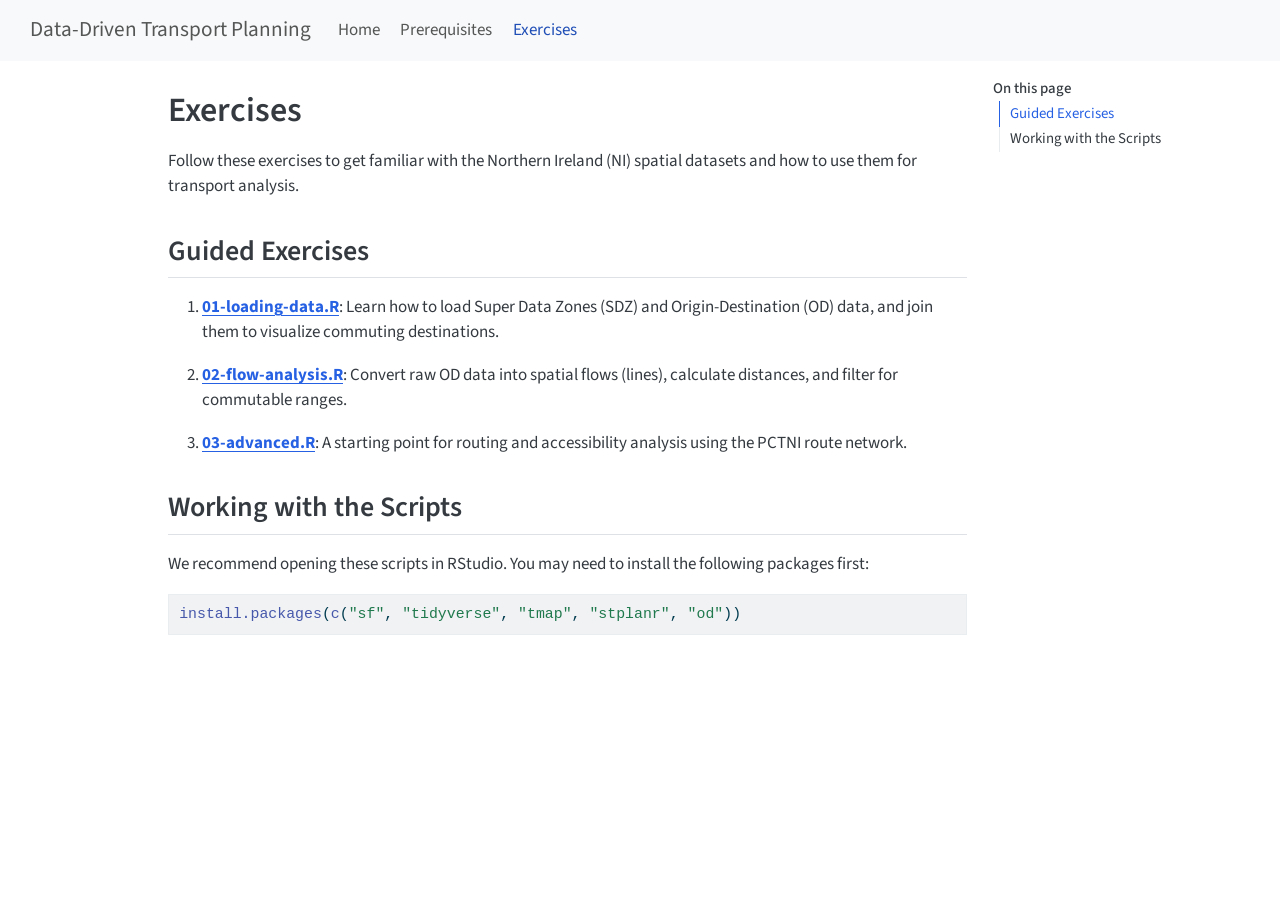
==== exercises/index.html @ 6f859ac8 "Built site for gh-pages" ====
<!DOCTYPE html>
<html xmlns="http://www.w3.org/1999/xhtml" lang="en" xml:lang="en"><head>

<meta charset="utf-8">
<meta name="generator" content="quarto-1.8.27">

<meta name="viewport" content="width=device-width, initial-scale=1.0, user-scalable=yes">


<title>Exercises – Data-Driven Transport Planning</title>
<style>
code{white-space: pre-wrap;}
span.smallcaps{font-variant: small-caps;}
div.columns{display: flex; gap: min(4vw, 1.5em);}
div.column{flex: auto; overflow-x: auto;}
div.hanging-indent{margin-left: 1.5em; text-indent: -1.5em;}
ul.task-list{list-style: none;}
ul.task-list li input[type="checkbox"] {
  width: 0.8em;
  margin: 0 0.8em 0.2em -1em; /* quarto-specific, see https://github.com/quarto-dev/quarto-cli/issues/4556 */ 
  vertical-align: middle;
}
/* CSS for syntax highlighting */
html { -webkit-text-size-adjust: 100%; }
pre > code.sourceCode { white-space: pre; position: relative; }
pre > code.sourceCode > span { display: inline-block; line-height: 1.25; }
pre > code.sourceCode > span:empty { height: 1.2em; }
.sourceCode { overflow: visible; }
code.sourceCode > span { color: inherit; text-decoration: inherit; }
div.sourceCode { margin: 1em 0; }
pre.sourceCode { margin: 0; }
@media screen {
div.sourceCode { overflow: auto; }
}
@media print {
pre > code.sourceCode { white-space: pre-wrap; }
pre > code.sourceCode > span { text-indent: -5em; padding-left: 5em; }
}
pre.numberSource code
  { counter-reset: source-line 0; }
pre.numberSource code > span
  { position: relative; left: -4em; counter-increment: source-line; }
pre.numberSource code > span > a:first-child::before
  { content: counter(source-line);
    position: relative; left: -1em; text-align: right; vertical-align: baseline;
    border: none; display: inline-block;
    -webkit-touch-callout: none; -webkit-user-select: none;
    -khtml-user-select: none; -moz-user-select: none;
    -ms-user-select: none; user-select: none;
    padding: 0 4px; width: 4em;
  }
pre.numberSource { margin-left: 3em;  padding-left: 4px; }
div.sourceCode
  {   }
@media screen {
pre > code.sourceCode > span > a:first-child::before { text-decoration: underline; }
}
</style>


<script src="../site_libs/quarto-nav/quarto-nav.js"></script>
<script src="../site_libs/quarto-nav/headroom.min.js"></script>
<script src="../site_libs/clipboard/clipboard.min.js"></script>
<script src="../site_libs/quarto-search/autocomplete.umd.js"></script>
<script src="../site_libs/quarto-search/fuse.min.js"></script>
<script src="../site_libs/quarto-search/quarto-search.js"></script>
<meta name="quarto:offset" content="../">
<script src="../site_libs/quarto-html/quarto.js" type="module"></script>
<script src="../site_libs/quarto-html/tabsets/tabsets.js" type="module"></script>
<script src="../site_libs/quarto-html/axe/axe-check.js" type="module"></script>
<script src="../site_libs/quarto-html/popper.min.js"></script>
<script src="../site_libs/quarto-html/tippy.umd.min.js"></script>
<script src="../site_libs/quarto-html/anchor.min.js"></script>
<link href="../site_libs/quarto-html/tippy.css" rel="stylesheet">
<link href="../site_libs/quarto-html/quarto-syntax-highlighting-ed96de9b727972fe78a7b5d16c58bf87.css" rel="stylesheet" id="quarto-text-highlighting-styles">
<script src="../site_libs/bootstrap/bootstrap.min.js"></script>
<link href="../site_libs/bootstrap/bootstrap-icons.css" rel="stylesheet">
<link href="../site_libs/bootstrap/bootstrap-afa37c5c79185640b9c231024f4fe5ea.min.css" rel="stylesheet" append-hash="true" id="quarto-bootstrap" data-mode="light">
<script id="quarto-search-options" type="application/json">{
  "location": "navbar",
  "copy-button": false,
  "collapse-after": 3,
  "panel-placement": "end",
  "type": "overlay",
  "limit": 50,
  "keyboard-shortcut": [
    "f",
    "/",
    "s"
  ],
  "show-item-context": false,
  "language": {
    "search-no-results-text": "No results",
    "search-matching-documents-text": "matching documents",
    "search-copy-link-title": "Copy link to search",
    "search-hide-matches-text": "Hide additional matches",
    "search-more-match-text": "more match in this document",
    "search-more-matches-text": "more matches in this document",
    "search-clear-button-title": "Clear",
    "search-text-placeholder": "",
    "search-detached-cancel-button-title": "Cancel",
    "search-submit-button-title": "Submit",
    "search-label": "Search"
  }
}</script>


<link rel="stylesheet" href="styles.css">
</head>

<body class="nav-fixed quarto-light">

<div id="quarto-search-results"></div>
  <header id="quarto-header" class="headroom fixed-top">
    <nav class="navbar navbar-expand-lg " data-bs-theme="dark">
      <div class="navbar-container container-fluid">
      <div class="navbar-brand-container mx-auto">
    <a class="navbar-brand" href="../index.html">
    <span class="navbar-title">Data-Driven Transport Planning</span>
    </a>
  </div>
            <div id="quarto-search" class="" title="Search"></div>
          <button class="navbar-toggler" type="button" data-bs-toggle="collapse" data-bs-target="#navbarCollapse" aria-controls="navbarCollapse" role="menu" aria-expanded="false" aria-label="Toggle navigation" onclick="if (window.quartoToggleHeadroom) { window.quartoToggleHeadroom(); }">
  <span class="navbar-toggler-icon"></span>
</button>
          <div class="collapse navbar-collapse" id="navbarCollapse">
            <ul class="navbar-nav navbar-nav-scroll me-auto">
  <li class="nav-item">
    <a class="nav-link" href="../index.html"> 
<span class="menu-text">Home</span></a>
  </li>  
  <li class="nav-item">
    <a class="nav-link" href="../prerequisites.html"> 
<span class="menu-text">Prerequisites</span></a>
  </li>  
  <li class="nav-item">
    <a class="nav-link active" href="../exercises/index.html" aria-current="page"> 
<span class="menu-text">Exercises</span></a>
  </li>  
</ul>
          </div> <!-- /navcollapse -->
            <div class="quarto-navbar-tools">
</div>
      </div> <!-- /container-fluid -->
    </nav>
</header>
<!-- content -->
<div id="quarto-content" class="quarto-container page-columns page-rows-contents page-layout-article page-navbar">
<!-- sidebar -->
<!-- margin-sidebar -->
    <div id="quarto-margin-sidebar" class="sidebar margin-sidebar">
        <nav id="TOC" role="doc-toc" class="toc-active">
    <h2 id="toc-title">On this page</h2>
   
  <ul>
  <li><a href="#guided-exercises" id="toc-guided-exercises" class="nav-link active" data-scroll-target="#guided-exercises">Guided Exercises</a></li>
  <li><a href="#working-with-the-scripts" id="toc-working-with-the-scripts" class="nav-link" data-scroll-target="#working-with-the-scripts">Working with the Scripts</a></li>
  </ul>
</nav>
    </div>
<!-- main -->
<main class="content" id="quarto-document-content">

<header id="title-block-header" class="quarto-title-block default">
<div class="quarto-title">
<h1 class="title">Exercises</h1>
</div>



<div class="quarto-title-meta">

    
  
    
  </div>
  


</header>


<p>Follow these exercises to get familiar with the Northern Ireland (NI) spatial datasets and how to use them for transport analysis.</p>
<section id="guided-exercises" class="level2">
<h2 class="anchored" data-anchor-id="guided-exercises">Guided Exercises</h2>
<ol type="1">
<li><p><a href="https://github.com/Robinlovelace/pctni-hack/blob/main/exercises/01-loading-data.R"><strong>01-loading-data.R</strong></a>: Learn how to load Super Data Zones (SDZ) and Origin-Destination (OD) data, and join them to visualize commuting destinations.</p></li>
<li><p><a href="https://github.com/Robinlovelace/pctni-hack/blob/main/exercises/02-flow-analysis.R"><strong>02-flow-analysis.R</strong></a>: Convert raw OD data into spatial flows (lines), calculate distances, and filter for commutable ranges.</p></li>
<li><p><a href="https://github.com/Robinlovelace/pctni-hack/blob/main/exercises/03-advanced.R"><strong>03-advanced.R</strong></a>: A starting point for routing and accessibility analysis using the PCTNI route network.</p></li>
</ol>
</section>
<section id="working-with-the-scripts" class="level2">
<h2 class="anchored" data-anchor-id="working-with-the-scripts">Working with the Scripts</h2>
<p>We recommend opening these scripts in RStudio. You may need to install the following packages first:</p>
<div class="code-copy-outer-scaffold"><div class="sourceCode" id="cb1"><pre class="sourceCode r code-with-copy"><code class="sourceCode r"><span id="cb1-1"><a href="#cb1-1" aria-hidden="true" tabindex="-1"></a><span class="fu">install.packages</span>(<span class="fu">c</span>(<span class="st">"sf"</span>, <span class="st">"tidyverse"</span>, <span class="st">"tmap"</span>, <span class="st">"stplanr"</span>, <span class="st">"od"</span>))</span></code></pre></div><button title="Copy to Clipboard" class="code-copy-button"><i class="bi"></i></button></div>


</section>

</main> <!-- /main -->
<script id="quarto-html-after-body" type="application/javascript">
  window.document.addEventListener("DOMContentLoaded", function (event) {
    const icon = "";
    const anchorJS = new window.AnchorJS();
    anchorJS.options = {
      placement: 'right',
      icon: icon
    };
    anchorJS.add('.anchored');
    const isCodeAnnotation = (el) => {
      for (const clz of el.classList) {
        if (clz.startsWith('code-annotation-')) {                     
          return true;
        }
      }
      return false;
    }
    const onCopySuccess = function(e) {
      // button target
      const button = e.trigger;
      // don't keep focus
      button.blur();
      // flash "checked"
      button.classList.add('code-copy-button-checked');
      var currentTitle = button.getAttribute("title");
      button.setAttribute("title", "Copied!");
      let tooltip;
      if (window.bootstrap) {
        button.setAttribute("data-bs-toggle", "tooltip");
        button.setAttribute("data-bs-placement", "left");
        button.setAttribute("data-bs-title", "Copied!");
        tooltip = new bootstrap.Tooltip(button, 
          { trigger: "manual", 
            customClass: "code-copy-button-tooltip",
            offset: [0, -8]});
        tooltip.show();    
      }
      setTimeout(function() {
        if (tooltip) {
          tooltip.hide();
          button.removeAttribute("data-bs-title");
          button.removeAttribute("data-bs-toggle");
          button.removeAttribute("data-bs-placement");
        }
        button.setAttribute("title", currentTitle);
        button.classList.remove('code-copy-button-checked');
      }, 1000);
      // clear code selection
      e.clearSelection();
    }
    const getTextToCopy = function(trigger) {
      const outerScaffold = trigger.parentElement.cloneNode(true);
      const codeEl = outerScaffold.querySelector('code');
      for (const childEl of codeEl.children) {
        if (isCodeAnnotation(childEl)) {
          childEl.remove();
        }
      }
      return codeEl.innerText;
    }
    const clipboard = new window.ClipboardJS('.code-copy-button:not([data-in-quarto-modal])', {
      text: getTextToCopy
    });
    clipboard.on('success', onCopySuccess);
    if (window.document.getElementById('quarto-embedded-source-code-modal')) {
      const clipboardModal = new window.ClipboardJS('.code-copy-button[data-in-quarto-modal]', {
        text: getTextToCopy,
        container: window.document.getElementById('quarto-embedded-source-code-modal')
      });
      clipboardModal.on('success', onCopySuccess);
    }
      var localhostRegex = new RegExp(/^(?:http|https):\/\/localhost\:?[0-9]*\//);
      var mailtoRegex = new RegExp(/^mailto:/);
        var filterRegex = new RegExp("https:\/\/pctni\.github\.io\/hack\/");
      var isInternal = (href) => {
          return filterRegex.test(href) || localhostRegex.test(href) || mailtoRegex.test(href);
      }
      // Inspect non-navigation links and adorn them if external
     var links = window.document.querySelectorAll('a[href]:not(.nav-link):not(.navbar-brand):not(.toc-action):not(.sidebar-link):not(.sidebar-item-toggle):not(.pagination-link):not(.no-external):not([aria-hidden]):not(.dropdown-item):not(.quarto-navigation-tool):not(.about-link)');
      for (var i=0; i<links.length; i++) {
        const link = links[i];
        if (!isInternal(link.href)) {
          // undo the damage that might have been done by quarto-nav.js in the case of
          // links that we want to consider external
          if (link.dataset.originalHref !== undefined) {
            link.href = link.dataset.originalHref;
          }
        }
      }
    function tippyHover(el, contentFn, onTriggerFn, onUntriggerFn) {
      const config = {
        allowHTML: true,
        maxWidth: 500,
        delay: 100,
        arrow: false,
        appendTo: function(el) {
            return el.parentElement;
        },
        interactive: true,
        interactiveBorder: 10,
        theme: 'quarto',
        placement: 'bottom-start',
      };
      if (contentFn) {
        config.content = contentFn;
      }
      if (onTriggerFn) {
        config.onTrigger = onTriggerFn;
      }
      if (onUntriggerFn) {
        config.onUntrigger = onUntriggerFn;
      }
      window.tippy(el, config); 
    }
    const noterefs = window.document.querySelectorAll('a[role="doc-noteref"]');
    for (var i=0; i<noterefs.length; i++) {
      const ref = noterefs[i];
      tippyHover(ref, function() {
        // use id or data attribute instead here
        let href = ref.getAttribute('data-footnote-href') || ref.getAttribute('href');
        try { href = new URL(href).hash; } catch {}
        const id = href.replace(/^#\/?/, "");
        const note = window.document.getElementById(id);
        if (note) {
          return note.innerHTML;
        } else {
          return "";
        }
      });
    }
    const xrefs = window.document.querySelectorAll('a.quarto-xref');
    const processXRef = (id, note) => {
      // Strip column container classes
      const stripColumnClz = (el) => {
        el.classList.remove("page-full", "page-columns");
        if (el.children) {
          for (const child of el.children) {
            stripColumnClz(child);
          }
        }
      }
      stripColumnClz(note)
      if (id === null || id.startsWith('sec-')) {
        // Special case sections, only their first couple elements
        const container = document.createElement("div");
        if (note.children && note.children.length > 2) {
          container.appendChild(note.children[0].cloneNode(true));
          for (let i = 1; i < note.children.length; i++) {
            const child = note.children[i];
            if (child.tagName === "P" && child.innerText === "") {
              continue;
            } else {
              container.appendChild(child.cloneNode(true));
              break;
            }
          }
          if (window.Quarto?.typesetMath) {
            window.Quarto.typesetMath(container);
          }
          return container.innerHTML
        } else {
          if (window.Quarto?.typesetMath) {
            window.Quarto.typesetMath(note);
          }
          return note.innerHTML;
        }
      } else {
        // Remove any anchor links if they are present
        const anchorLink = note.querySelector('a.anchorjs-link');
        if (anchorLink) {
          anchorLink.remove();
        }
        if (window.Quarto?.typesetMath) {
          window.Quarto.typesetMath(note);
        }
        if (note.classList.contains("callout")) {
          return note.outerHTML;
        } else {
          return note.innerHTML;
        }
      }
    }
    for (var i=0; i<xrefs.length; i++) {
      const xref = xrefs[i];
      tippyHover(xref, undefined, function(instance) {
        instance.disable();
        let url = xref.getAttribute('href');
        let hash = undefined; 
        if (url.startsWith('#')) {
          hash = url;
        } else {
          try { hash = new URL(url).hash; } catch {}
        }
        if (hash) {
          const id = hash.replace(/^#\/?/, "");
          const note = window.document.getElementById(id);
          if (note !== null) {
            try {
              const html = processXRef(id, note.cloneNode(true));
              instance.setContent(html);
            } finally {
              instance.enable();
              instance.show();
            }
          } else {
            // See if we can fetch this
            fetch(url.split('#')[0])
            .then(res => res.text())
            .then(html => {
              const parser = new DOMParser();
              const htmlDoc = parser.parseFromString(html, "text/html");
              const note = htmlDoc.getElementById(id);
              if (note !== null) {
                const html = processXRef(id, note);
                instance.setContent(html);
              } 
            }).finally(() => {
              instance.enable();
              instance.show();
            });
          }
        } else {
          // See if we can fetch a full url (with no hash to target)
          // This is a special case and we should probably do some content thinning / targeting
          fetch(url)
          .then(res => res.text())
          .then(html => {
            const parser = new DOMParser();
            const htmlDoc = parser.parseFromString(html, "text/html");
            const note = htmlDoc.querySelector('main.content');
            if (note !== null) {
              // This should only happen for chapter cross references
              // (since there is no id in the URL)
              // remove the first header
              if (note.children.length > 0 && note.children[0].tagName === "HEADER") {
                note.children[0].remove();
              }
              const html = processXRef(null, note);
              instance.setContent(html);
            } 
          }).finally(() => {
            instance.enable();
            instance.show();
          });
        }
      }, function(instance) {
      });
    }
        let selectedAnnoteEl;
        const selectorForAnnotation = ( cell, annotation) => {
          let cellAttr = 'data-code-cell="' + cell + '"';
          let lineAttr = 'data-code-annotation="' +  annotation + '"';
          const selector = 'span[' + cellAttr + '][' + lineAttr + ']';
          return selector;
        }
        const selectCodeLines = (annoteEl) => {
          const doc = window.document;
          const targetCell = annoteEl.getAttribute("data-target-cell");
          const targetAnnotation = annoteEl.getAttribute("data-target-annotation");
          const annoteSpan = window.document.querySelector(selectorForAnnotation(targetCell, targetAnnotation));
          const lines = annoteSpan.getAttribute("data-code-lines").split(",");
          const lineIds = lines.map((line) => {
            return targetCell + "-" + line;
          })
          let top = null;
          let height = null;
          let parent = null;
          if (lineIds.length > 0) {
              //compute the position of the single el (top and bottom and make a div)
              const el = window.document.getElementById(lineIds[0]);
              top = el.offsetTop;
              height = el.offsetHeight;
              parent = el.parentElement.parentElement;
            if (lineIds.length > 1) {
              const lastEl = window.document.getElementById(lineIds[lineIds.length - 1]);
              const bottom = lastEl.offsetTop + lastEl.offsetHeight;
              height = bottom - top;
            }
            if (top !== null && height !== null && parent !== null) {
              // cook up a div (if necessary) and position it 
              let div = window.document.getElementById("code-annotation-line-highlight");
              if (div === null) {
                div = window.document.createElement("div");
                div.setAttribute("id", "code-annotation-line-highlight");
                div.style.position = 'absolute';
                parent.appendChild(div);
              }
              div.style.top = top - 2 + "px";
              div.style.height = height + 4 + "px";
              div.style.left = 0;
              let gutterDiv = window.document.getElementById("code-annotation-line-highlight-gutter");
              if (gutterDiv === null) {
                gutterDiv = window.document.createElement("div");
                gutterDiv.setAttribute("id", "code-annotation-line-highlight-gutter");
                gutterDiv.style.position = 'absolute';
                const codeCell = window.document.getElementById(targetCell);
                const gutter = codeCell.querySelector('.code-annotation-gutter');
                gutter.appendChild(gutterDiv);
              }
              gutterDiv.style.top = top - 2 + "px";
              gutterDiv.style.height = height + 4 + "px";
            }
            selectedAnnoteEl = annoteEl;
          }
        };
        const unselectCodeLines = () => {
          const elementsIds = ["code-annotation-line-highlight", "code-annotation-line-highlight-gutter"];
          elementsIds.forEach((elId) => {
            const div = window.document.getElementById(elId);
            if (div) {
              div.remove();
            }
          });
          selectedAnnoteEl = undefined;
        };
          // Handle positioning of the toggle
      window.addEventListener(
        "resize",
        throttle(() => {
          elRect = undefined;
          if (selectedAnnoteEl) {
            selectCodeLines(selectedAnnoteEl);
          }
        }, 10)
      );
      function throttle(fn, ms) {
      let throttle = false;
      let timer;
        return (...args) => {
          if(!throttle) { // first call gets through
              fn.apply(this, args);
              throttle = true;
          } else { // all the others get throttled
              if(timer) clearTimeout(timer); // cancel #2
              timer = setTimeout(() => {
                fn.apply(this, args);
                timer = throttle = false;
              }, ms);
          }
        };
      }
        // Attach click handler to the DT
        const annoteDls = window.document.querySelectorAll('dt[data-target-cell]');
        for (const annoteDlNode of annoteDls) {
          annoteDlNode.addEventListener('click', (event) => {
            const clickedEl = event.target;
            if (clickedEl !== selectedAnnoteEl) {
              unselectCodeLines();
              const activeEl = window.document.querySelector('dt[data-target-cell].code-annotation-active');
              if (activeEl) {
                activeEl.classList.remove('code-annotation-active');
              }
              selectCodeLines(clickedEl);
              clickedEl.classList.add('code-annotation-active');
            } else {
              // Unselect the line
              unselectCodeLines();
              clickedEl.classList.remove('code-annotation-active');
            }
          });
        }
    const findCites = (el) => {
      const parentEl = el.parentElement;
      if (parentEl) {
        const cites = parentEl.dataset.cites;
        if (cites) {
          return {
            el,
            cites: cites.split(' ')
          };
        } else {
          return findCites(el.parentElement)
        }
      } else {
        return undefined;
      }
    };
    var bibliorefs = window.document.querySelectorAll('a[role="doc-biblioref"]');
    for (var i=0; i<bibliorefs.length; i++) {
      const ref = bibliorefs[i];
      const citeInfo = findCites(ref);
      if (citeInfo) {
        tippyHover(citeInfo.el, function() {
          var popup = window.document.createElement('div');
          citeInfo.cites.forEach(function(cite) {
            var citeDiv = window.document.createElement('div');
            citeDiv.classList.add('hanging-indent');
            citeDiv.classList.add('csl-entry');
            var biblioDiv = window.document.getElementById('ref-' + cite);
            if (biblioDiv) {
              citeDiv.innerHTML = biblioDiv.innerHTML;
            }
            popup.appendChild(citeDiv);
          });
          return popup.innerHTML;
        });
      }
    }
  });
  </script>
</div> <!-- /content -->




</body></html>
---- site_libs/quarto-html/tippy.css ----
.tippy-box[data-animation=fade][data-state=hidden]{opacity:0}[data-tippy-root]{max-width:calc(100vw - 10px)}.tippy-box{position:relative;background-color:#333;color:#fff;border-radius:4px;font-size:14px;line-height:1.4;white-space:normal;outline:0;transition-property:transform,visibility,opacity}.tippy-box[data-placement^=top]>.tippy-arrow{bottom:0}.tippy-box[data-placement^=top]>.tippy-arrow:before{bottom:-7px;left:0;border-width:8px 8px 0;border-top-color:initial;transform-origin:center top}.tippy-box[data-placement^=bottom]>.tippy-arrow{top:0}.tippy-box[data-placement^=bottom]>.tippy-arrow:before{top:-7px;left:0;border-width:0 8px 8px;border-bottom-color:initial;transform-origin:center bottom}.tippy-box[data-placement^=left]>.tippy-arrow{right:0}.tippy-box[data-placement^=left]>.tippy-arrow:before{border-width:8px 0 8px 8px;border-left-color:initial;right:-7px;transform-origin:center left}.tippy-box[data-placement^=right]>.tippy-arrow{left:0}.tippy-box[data-placement^=right]>.tippy-arrow:before{left:-7px;border-width:8px 8px 8px 0;border-right-color:initial;transform-origin:center right}.tippy-box[data-inertia][data-state=visible]{transition-timing-function:cubic-bezier(.54,1.5,.38,1.11)}.tippy-arrow{width:16px;height:16px;color:#333}.tippy-arrow:before{content:"";position:absolute;border-color:transparent;border-style:solid}.tippy-content{position:relative;padding:5px 9px;z-index:1}
---- site_libs/quarto-html/quarto-syntax-highlighting-ed96de9b727972fe78a7b5d16c58bf87.css ----
/* quarto syntax highlight colors */
:root {
  --quarto-hl-ot-color: #003B4F;
  --quarto-hl-at-color: #657422;
  --quarto-hl-ss-color: #20794D;
  --quarto-hl-an-color: #5E5E5E;
  --quarto-hl-fu-color: #4758AB;
  --quarto-hl-st-color: #20794D;
  --quarto-hl-cf-color: #003B4F;
  --quarto-hl-op-color: #5E5E5E;
  --quarto-hl-er-color: #AD0000;
  --quarto-hl-bn-color: #AD0000;
  --quarto-hl-al-color: #AD0000;
  --quarto-hl-va-color: #111111;
  --quarto-hl-bu-color: inherit;
  --quarto-hl-ex-color: inherit;
  --quarto-hl-pp-color: #AD0000;
  --quarto-hl-in-color: #5E5E5E;
  --quarto-hl-vs-color: #20794D;
  --quarto-hl-wa-color: #5E5E5E;
  --quarto-hl-do-color: #5E5E5E;
  --quarto-hl-im-color: #00769E;
  --quarto-hl-ch-color: #20794D;
  --quarto-hl-dt-color: #AD0000;
  --quarto-hl-fl-color: #AD0000;
  --quarto-hl-co-color: #5E5E5E;
  --quarto-hl-cv-color: #5E5E5E;
  --quarto-hl-cn-color: #8f5902;
  --quarto-hl-sc-color: #5E5E5E;
  --quarto-hl-dv-color: #AD0000;
  --quarto-hl-kw-color: #003B4F;
}

/* other quarto variables */
:root {
  --quarto-font-monospace: SFMono-Regular, Menlo, Monaco, Consolas, "Liberation Mono", "Courier New", monospace;
}

/* syntax highlight based on Pandoc's rules */
pre > code.sourceCode > span {
  color: #003B4F;
}

code.sourceCode > span {
  color: #003B4F;
}

div.sourceCode,
div.sourceCode pre.sourceCode {
  color: #003B4F;
}

/* Normal */
code span {
  color: #003B4F;
}

/* Alert */
code span.al {
  color: #AD0000;
  font-style: inherit;
}

/* Annotation */
code span.an {
  color: #5E5E5E;
  font-style: inherit;
}

/* Attribute */
code span.at {
  color: #657422;
  font-style: inherit;
}

/* BaseN */
code span.bn {
  color: #AD0000;
  font-style: inherit;
}

/* BuiltIn */
code span.bu {
  font-style: inherit;
}

/* ControlFlow */
code span.cf {
  color: #003B4F;
  font-weight: bold;
  font-style: inherit;
}

/* Char */
code span.ch {
  color: #20794D;
  font-style: inherit;
}

/* Constant */
code span.cn {
  color: #8f5902;
  font-style: inherit;
}

/* Comment */
code span.co {
  color: #5E5E5E;
  font-style: inherit;
}

/* CommentVar */
code span.cv {
  color: #5E5E5E;
  font-style: italic;
}

/* Documentation */
code span.do {
  color: #5E5E5E;
  font-style: italic;
}

/* DataType */
code span.dt {
  color: #AD0000;
  font-style: inherit;
}

/* DecVal */
code span.dv {
  color: #AD0000;
  font-style: inherit;
}

/* Error */
code span.er {
  color: #AD0000;
  font-style: inherit;
}

/* Extension */
code span.ex {
  font-style: inherit;
}

/* Float */
code span.fl {
  color: #AD0000;
  font-style: inherit;
}

/* Function */
code span.fu {
  color: #4758AB;
  font-style: inherit;
}

/* Import */
code span.im {
  color: #00769E;
  font-style: inherit;
}

/* Information */
code span.in {
  color: #5E5E5E;
  font-style: inherit;
}

/* Keyword */
code span.kw {
  color: #003B4F;
  font-weight: bold;
  font-style: inherit;
}

/* Operator */
code span.op {
  color: #5E5E5E;
  font-style: inherit;
}

/* Other */
code span.ot {
  color: #003B4F;
  font-style: inherit;
}

/* Preprocessor */
code span.pp {
  color: #AD0000;
  font-style: inherit;
}

/* SpecialChar */
code span.sc {
  color: #5E5E5E;
  font-style: inherit;
}

/* SpecialString */
code span.ss {
  color: #20794D;
  font-style: inherit;
}

/* String */
code span.st {
  color: #20794D;
  font-style: inherit;
}

/* Variable */
code span.va {
  color: #111111;
  font-style: inherit;
}

/* VerbatimString */
code span.vs {
  color: #20794D;
  font-style: inherit;
}

/* Warning */
code span.wa {
  color: #5E5E5E;
  font-style: italic;
}

.prevent-inlining {
  content: "</";
}

/*# sourceMappingURL=0920dd6d7437995b8cdf7429764427b1.css.map */
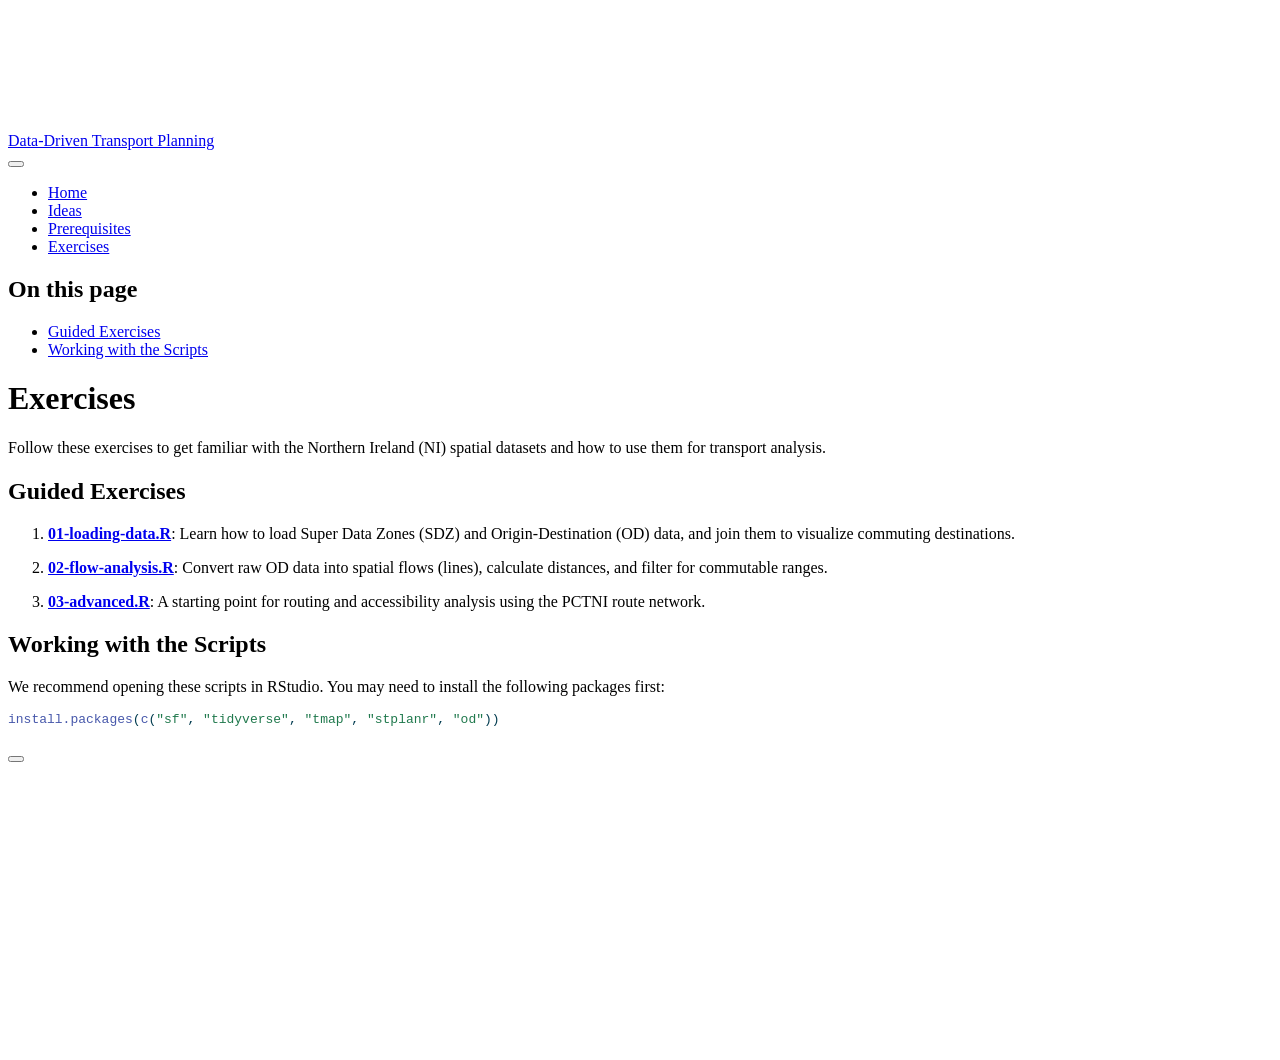
==== commit f27d9617: "Built site for gh-pages" ====
--- a/exercises/index.html
+++ b/exercises/index.html
@@ -2,13 +2,16 @@
 <html xmlns="http://www.w3.org/1999/xhtml" lang="en" xml:lang="en"><head>
 
 <meta charset="utf-8">
-<meta name="generator" content="quarto-1.8.27">
+<meta name="generator" content="quarto-1.9.37">
 
 <meta name="viewport" content="width=device-width, initial-scale=1.0, user-scalable=yes">
 
 
 <title>Exercises – Data-Driven Transport Planning</title>
 <style>
+/* Default styles provided by pandoc.
+** See https://pandoc.org/MANUAL.html#variables-for-html for config info.
+*/
 code{white-space: pre-wrap;}
 span.smallcaps{font-variant: small-caps;}
 div.columns{display: flex; gap: min(4vw, 1.5em);}
@@ -67,15 +70,14 @@
 <meta name="quarto:offset" content="../">
 <script src="../site_libs/quarto-html/quarto.js" type="module"></script>
 <script src="../site_libs/quarto-html/tabsets/tabsets.js" type="module"></script>
-<script src="../site_libs/quarto-html/axe/axe-check.js" type="module"></script>
 <script src="../site_libs/quarto-html/popper.min.js"></script>
 <script src="../site_libs/quarto-html/tippy.umd.min.js"></script>
 <script src="../site_libs/quarto-html/anchor.min.js"></script>
 <link href="../site_libs/quarto-html/tippy.css" rel="stylesheet">
-<link href="../site_libs/quarto-html/quarto-syntax-highlighting-ed96de9b727972fe78a7b5d16c58bf87.css" rel="stylesheet" id="quarto-text-highlighting-styles">
+<link href="../site_libs/quarto-html/quarto-syntax-highlighting-7f8f88aac4f3542376d5c11b86a4c14d.css" rel="stylesheet" id="quarto-text-highlighting-styles">
 <script src="../site_libs/bootstrap/bootstrap.min.js"></script>
 <link href="../site_libs/bootstrap/bootstrap-icons.css" rel="stylesheet">
-<link href="../site_libs/bootstrap/bootstrap-afa37c5c79185640b9c231024f4fe5ea.min.css" rel="stylesheet" append-hash="true" id="quarto-bootstrap" data-mode="light">
+<link href="../site_libs/bootstrap/bootstrap-4897d45d2f75ed4f519693be625836c5.min.css" rel="stylesheet" append-hash="true" id="quarto-bootstrap" data-mode="light">
 <script id="quarto-search-options" type="application/json">{
   "location": "navbar",
   "copy-button": false,
@@ -128,6 +130,10 @@
   <li class="nav-item">
     <a class="nav-link" href="../index.html"> 
 <span class="menu-text">Home</span></a>
+  </li>  
+  <li class="nav-item">
+    <a class="nav-link" href="../ideas.html"> 
+<span class="menu-text">Ideas</span></a>
   </li>  
   <li class="nav-item">
     <a class="nav-link" href="../prerequisites.html"> 
--- a/site_libs/quarto-html/quarto-syntax-highlighting-7f8f88aac4f3542376d5c11b86a4c14d.css
+++ b/site_libs/quarto-html/quarto-syntax-highlighting-7f8f88aac4f3542376d5c11b86a4c14d.css
@@ -0,0 +1,236 @@
+/* quarto syntax highlight colors */
+:root {
+  --quarto-hl-ot-color: #003B4F;
+  --quarto-hl-at-color: #657422;
+  --quarto-hl-ss-color: #20794D;
+  --quarto-hl-an-color: #5E5E5E;
+  --quarto-hl-fu-color: #4758AB;
+  --quarto-hl-st-color: #20794D;
+  --quarto-hl-cf-color: #003B4F;
+  --quarto-hl-op-color: #5E5E5E;
+  --quarto-hl-er-color: #AD0000;
+  --quarto-hl-bn-color: #AD0000;
+  --quarto-hl-al-color: #AD0000;
+  --quarto-hl-va-color: #111111;
+  --quarto-hl-bu-color: inherit;
+  --quarto-hl-ex-color: inherit;
+  --quarto-hl-pp-color: #AD0000;
+  --quarto-hl-in-color: #5E5E5E;
+  --quarto-hl-vs-color: #20794D;
+  --quarto-hl-wa-color: #5E5E5E;
+  --quarto-hl-do-color: #5E5E5E;
+  --quarto-hl-im-color: #00769E;
+  --quarto-hl-ch-color: #20794D;
+  --quarto-hl-dt-color: #AD0000;
+  --quarto-hl-fl-color: #AD0000;
+  --quarto-hl-co-color: #5E5E5E;
+  --quarto-hl-cv-color: #5E5E5E;
+  --quarto-hl-cn-color: #8f5902;
+  --quarto-hl-sc-color: #5E5E5E;
+  --quarto-hl-dv-color: #AD0000;
+  --quarto-hl-kw-color: #003B4F;
+}
+
+/* other quarto variables */
+:root {
+  --quarto-font-monospace: SFMono-Regular, Menlo, Monaco, Consolas, "Liberation Mono", "Courier New", monospace;
+}
+
+/* syntax highlight based on Pandoc's rules */
+pre > code.sourceCode > span {
+  color: #003B4F;
+}
+
+code.sourceCode > span {
+  color: #003B4F;
+}
+
+div.sourceCode,
+div.sourceCode pre.sourceCode {
+  color: #003B4F;
+}
+
+/* Normal */
+code span {
+  color: #003B4F;
+}
+
+/* Alert */
+code span.al {
+  color: #AD0000;
+  font-style: inherit;
+}
+
+/* Annotation */
+code span.an {
+  color: #5E5E5E;
+  font-style: inherit;
+}
+
+/* Attribute */
+code span.at {
+  color: #657422;
+  font-style: inherit;
+}
+
+/* BaseN */
+code span.bn {
+  color: #AD0000;
+  font-style: inherit;
+}
+
+/* BuiltIn */
+code span.bu {
+  font-style: inherit;
+}
+
+/* ControlFlow */
+code span.cf {
+  color: #003B4F;
+  font-weight: bold;
+  font-style: inherit;
+}
+
+/* Char */
+code span.ch {
+  color: #20794D;
+  font-style: inherit;
+}
+
+/* Constant */
+code span.cn {
+  color: #8f5902;
+  font-style: inherit;
+}
+
+/* Comment */
+code span.co {
+  color: #5E5E5E;
+  font-style: inherit;
+}
+
+/* CommentVar */
+code span.cv {
+  color: #5E5E5E;
+  font-style: italic;
+}
+
+/* Documentation */
+code span.do {
+  color: #5E5E5E;
+  font-style: italic;
+}
+
+/* DataType */
+code span.dt {
+  color: #AD0000;
+  font-style: inherit;
+}
+
+/* DecVal */
+code span.dv {
+  color: #AD0000;
+  font-style: inherit;
+}
+
+/* Error */
+code span.er {
+  color: #AD0000;
+  font-style: inherit;
+}
+
+/* Extension */
+code span.ex {
+  font-style: inherit;
+}
+
+/* Float */
+code span.fl {
+  color: #AD0000;
+  font-style: inherit;
+}
+
+/* Function */
+code span.fu {
+  color: #4758AB;
+  font-style: inherit;
+}
+
+/* Import */
+code span.im {
+  color: #00769E;
+  font-style: inherit;
+}
+
+/* Information */
+code span.in {
+  color: #5E5E5E;
+  font-style: inherit;
+}
+
+/* Keyword */
+code span.kw {
+  color: #003B4F;
+  font-weight: bold;
+  font-style: inherit;
+}
+
+/* Operator */
+code span.op {
+  color: #5E5E5E;
+  font-style: inherit;
+}
+
+/* Other */
+code span.ot {
+  color: #003B4F;
+  font-style: inherit;
+}
+
+/* Preprocessor */
+code span.pp {
+  color: #AD0000;
+  font-style: inherit;
+}
+
+/* SpecialChar */
+code span.sc {
+  color: #5E5E5E;
+  font-style: inherit;
+}
+
+/* SpecialString */
+code span.ss {
+  color: #20794D;
+  font-style: inherit;
+}
+
+/* String */
+code span.st {
+  color: #20794D;
+  font-style: inherit;
+}
+
+/* Variable */
+code span.va {
+  color: #111111;
+  font-style: inherit;
+}
+
+/* VerbatimString */
+code span.vs {
+  color: #20794D;
+  font-style: inherit;
+}
+
+/* Warning */
+code span.wa {
+  color: #5E5E5E;
+  font-style: italic;
+}
+
+.prevent-inlining {
+  content: "</";
+}
+
+/*# sourceMappingURL=789ad8cd35626ba772517505b42a116e.css.map */
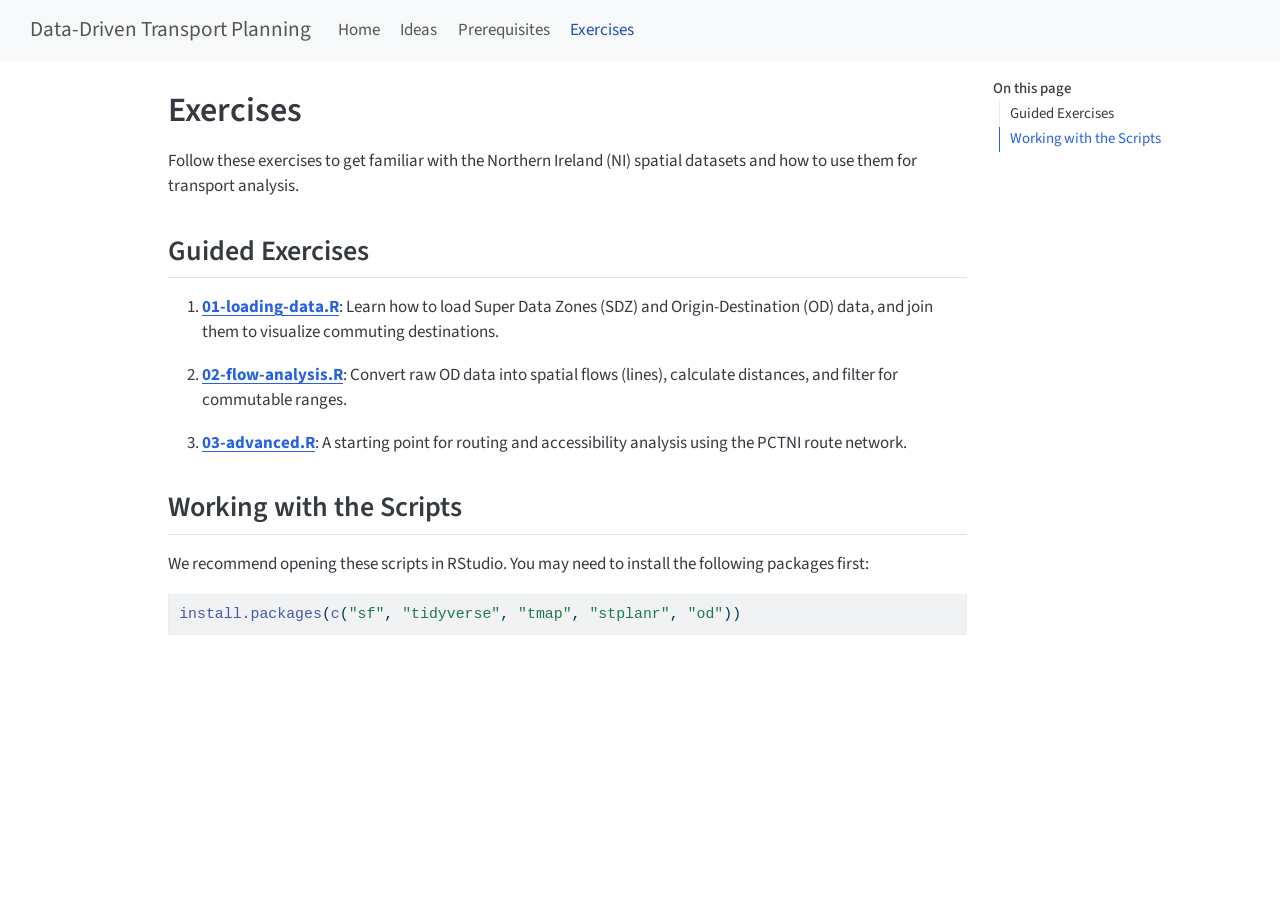
==== commit 45d0ab16: "Built site for gh-pages" ====
--- a/exercises/index.html
+++ b/exercises/index.html
@@ -77,7 +77,7 @@
 <link href="../site_libs/quarto-html/quarto-syntax-highlighting-7f8f88aac4f3542376d5c11b86a4c14d.css" rel="stylesheet" id="quarto-text-highlighting-styles">
 <script src="../site_libs/bootstrap/bootstrap.min.js"></script>
 <link href="../site_libs/bootstrap/bootstrap-icons.css" rel="stylesheet">
-<link href="../site_libs/bootstrap/bootstrap-4897d45d2f75ed4f519693be625836c5.min.css" rel="stylesheet" append-hash="true" id="quarto-bootstrap" data-mode="light">
+<link href="../site_libs/bootstrap/bootstrap-92ccca19d14c0bd04edafc1952284584.min.css" rel="stylesheet" append-hash="true" id="quarto-bootstrap" data-mode="light">
 <script id="quarto-search-options" type="application/json">{
   "location": "navbar",
   "copy-button": false,
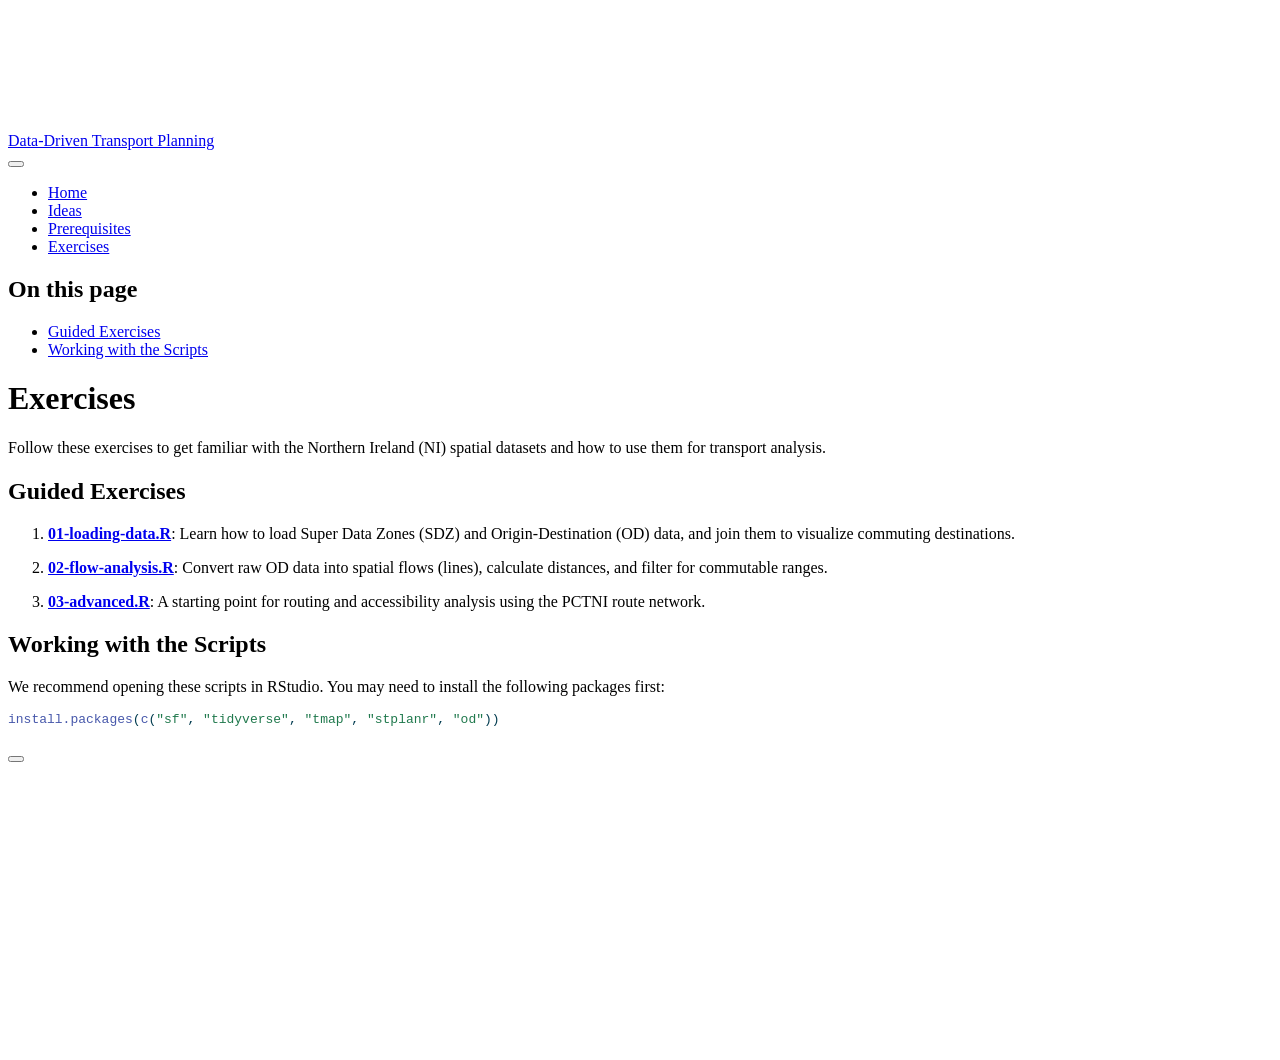
==== commit bb394fcf: "Built site for gh-pages" ====
--- a/exercises/index.html
+++ b/exercises/index.html
@@ -77,7 +77,7 @@
 <link href="../site_libs/quarto-html/quarto-syntax-highlighting-7f8f88aac4f3542376d5c11b86a4c14d.css" rel="stylesheet" id="quarto-text-highlighting-styles">
 <script src="../site_libs/bootstrap/bootstrap.min.js"></script>
 <link href="../site_libs/bootstrap/bootstrap-icons.css" rel="stylesheet">
-<link href="../site_libs/bootstrap/bootstrap-92ccca19d14c0bd04edafc1952284584.min.css" rel="stylesheet" append-hash="true" id="quarto-bootstrap" data-mode="light">
+<link href="../site_libs/bootstrap/bootstrap-4897d45d2f75ed4f519693be625836c5.min.css" rel="stylesheet" append-hash="true" id="quarto-bootstrap" data-mode="light">
 <script id="quarto-search-options" type="application/json">{
   "location": "navbar",
   "copy-button": false,
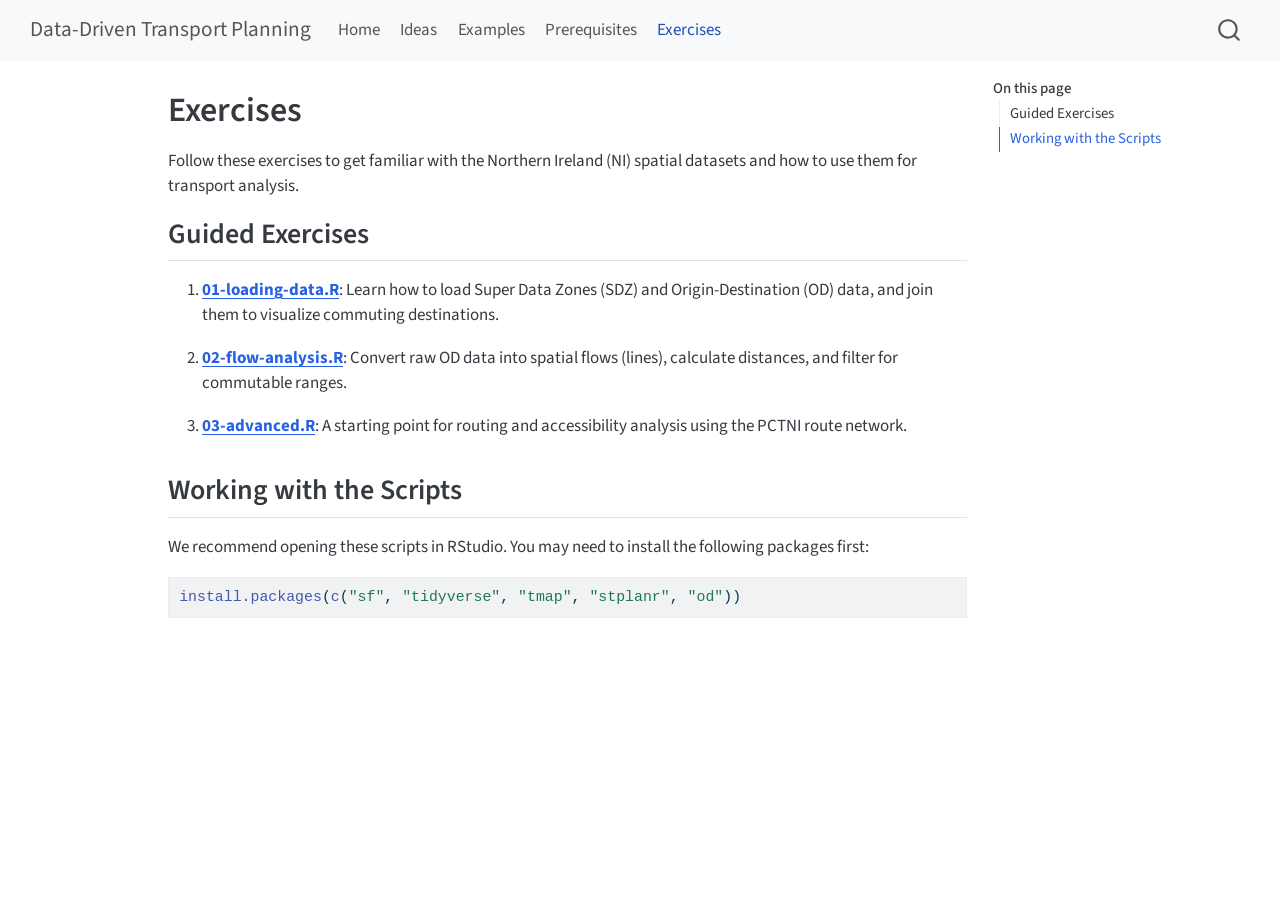
==== commit 8f2838e3: "Built site for gh-pages" ====
--- a/exercises/index.html
+++ b/exercises/index.html
@@ -2,16 +2,13 @@
 <html xmlns="http://www.w3.org/1999/xhtml" lang="en" xml:lang="en"><head>
 
 <meta charset="utf-8">
-<meta name="generator" content="quarto-1.9.37">
+<meta name="generator" content="quarto-1.7.34">
 
 <meta name="viewport" content="width=device-width, initial-scale=1.0, user-scalable=yes">
 
 
 <title>Exercises – Data-Driven Transport Planning</title>
 <style>
-/* Default styles provided by pandoc.
-** See https://pandoc.org/MANUAL.html#variables-for-html for config info.
-*/
 code{white-space: pre-wrap;}
 span.smallcaps{font-variant: small-caps;}
 div.columns{display: flex; gap: min(4vw, 1.5em);}
@@ -74,10 +71,10 @@
 <script src="../site_libs/quarto-html/tippy.umd.min.js"></script>
 <script src="../site_libs/quarto-html/anchor.min.js"></script>
 <link href="../site_libs/quarto-html/tippy.css" rel="stylesheet">
-<link href="../site_libs/quarto-html/quarto-syntax-highlighting-7f8f88aac4f3542376d5c11b86a4c14d.css" rel="stylesheet" id="quarto-text-highlighting-styles">
+<link href="../site_libs/quarto-html/quarto-syntax-highlighting-c8ad9e5dbd60b7b70b38521ab19b7da4.css" rel="stylesheet" id="quarto-text-highlighting-styles">
 <script src="../site_libs/bootstrap/bootstrap.min.js"></script>
 <link href="../site_libs/bootstrap/bootstrap-icons.css" rel="stylesheet">
-<link href="../site_libs/bootstrap/bootstrap-4897d45d2f75ed4f519693be625836c5.min.css" rel="stylesheet" append-hash="true" id="quarto-bootstrap" data-mode="light">
+<link href="../site_libs/bootstrap/bootstrap-1cd72ee634f984fc27dd0e9ac23860ae.min.css" rel="stylesheet" append-hash="true" id="quarto-bootstrap" data-mode="light">
 <script id="quarto-search-options" type="application/json">{
   "location": "navbar",
   "copy-button": false,
@@ -134,6 +131,10 @@
   <li class="nav-item">
     <a class="nav-link" href="../ideas.html"> 
 <span class="menu-text">Ideas</span></a>
+  </li>  
+  <li class="nav-item">
+    <a class="nav-link" href="../examples.html"> 
+<span class="menu-text">Examples</span></a>
   </li>  
   <li class="nav-item">
     <a class="nav-link" href="../prerequisites.html"> 
@@ -198,7 +199,7 @@
 <section id="working-with-the-scripts" class="level2">
 <h2 class="anchored" data-anchor-id="working-with-the-scripts">Working with the Scripts</h2>
 <p>We recommend opening these scripts in RStudio. You may need to install the following packages first:</p>
-<div class="code-copy-outer-scaffold"><div class="sourceCode" id="cb1"><pre class="sourceCode r code-with-copy"><code class="sourceCode r"><span id="cb1-1"><a href="#cb1-1" aria-hidden="true" tabindex="-1"></a><span class="fu">install.packages</span>(<span class="fu">c</span>(<span class="st">"sf"</span>, <span class="st">"tidyverse"</span>, <span class="st">"tmap"</span>, <span class="st">"stplanr"</span>, <span class="st">"od"</span>))</span></code></pre></div><button title="Copy to Clipboard" class="code-copy-button"><i class="bi"></i></button></div>
+<div class="sourceCode" id="cb1"><pre class="sourceCode r code-with-copy"><code class="sourceCode r"><span id="cb1-1"><a href="#cb1-1" aria-hidden="true" tabindex="-1"></a><span class="fu">install.packages</span>(<span class="fu">c</span>(<span class="st">"sf"</span>, <span class="st">"tidyverse"</span>, <span class="st">"tmap"</span>, <span class="st">"stplanr"</span>, <span class="st">"od"</span>))</span></code><button title="Copy to Clipboard" class="code-copy-button"><i class="bi"></i></button></pre></div>
 
 
 </section>
@@ -255,14 +256,13 @@
       e.clearSelection();
     }
     const getTextToCopy = function(trigger) {
-      const outerScaffold = trigger.parentElement.cloneNode(true);
-      const codeEl = outerScaffold.querySelector('code');
-      for (const childEl of codeEl.children) {
-        if (isCodeAnnotation(childEl)) {
-          childEl.remove();
-        }
-      }
-      return codeEl.innerText;
+        const codeEl = trigger.previousElementSibling.cloneNode(true);
+        for (const childEl of codeEl.children) {
+          if (isCodeAnnotation(childEl)) {
+            childEl.remove();
+          }
+        }
+        return codeEl.innerText;
     }
     const clipboard = new window.ClipboardJS('.code-copy-button:not([data-in-quarto-modal])', {
       text: getTextToCopy
--- a/site_libs/quarto-html/quarto-syntax-highlighting-c8ad9e5dbd60b7b70b38521ab19b7da4.css
+++ b/site_libs/quarto-html/quarto-syntax-highlighting-c8ad9e5dbd60b7b70b38521ab19b7da4.css
@@ -0,0 +1,236 @@
+/* quarto syntax highlight colors */
+:root {
+  --quarto-hl-ot-color: #003B4F;
+  --quarto-hl-at-color: #657422;
+  --quarto-hl-ss-color: #20794D;
+  --quarto-hl-an-color: #5E5E5E;
+  --quarto-hl-fu-color: #4758AB;
+  --quarto-hl-st-color: #20794D;
+  --quarto-hl-cf-color: #003B4F;
+  --quarto-hl-op-color: #5E5E5E;
+  --quarto-hl-er-color: #AD0000;
+  --quarto-hl-bn-color: #AD0000;
+  --quarto-hl-al-color: #AD0000;
+  --quarto-hl-va-color: #111111;
+  --quarto-hl-bu-color: inherit;
+  --quarto-hl-ex-color: inherit;
+  --quarto-hl-pp-color: #AD0000;
+  --quarto-hl-in-color: #5E5E5E;
+  --quarto-hl-vs-color: #20794D;
+  --quarto-hl-wa-color: #5E5E5E;
+  --quarto-hl-do-color: #5E5E5E;
+  --quarto-hl-im-color: #00769E;
+  --quarto-hl-ch-color: #20794D;
+  --quarto-hl-dt-color: #AD0000;
+  --quarto-hl-fl-color: #AD0000;
+  --quarto-hl-co-color: #5E5E5E;
+  --quarto-hl-cv-color: #5E5E5E;
+  --quarto-hl-cn-color: #8f5902;
+  --quarto-hl-sc-color: #5E5E5E;
+  --quarto-hl-dv-color: #AD0000;
+  --quarto-hl-kw-color: #003B4F;
+}
+
+/* other quarto variables */
+:root {
+  --quarto-font-monospace: SFMono-Regular, Menlo, Monaco, Consolas, "Liberation Mono", "Courier New", monospace;
+}
+
+/* syntax highlight based on Pandoc's rules */
+pre > code.sourceCode > span {
+  color: #003B4F;
+}
+
+code.sourceCode > span {
+  color: #003B4F;
+}
+
+div.sourceCode,
+div.sourceCode pre.sourceCode {
+  color: #003B4F;
+}
+
+/* Normal */
+code span {
+  color: #003B4F;
+}
+
+/* Alert */
+code span.al {
+  color: #AD0000;
+  font-style: inherit;
+}
+
+/* Annotation */
+code span.an {
+  color: #5E5E5E;
+  font-style: inherit;
+}
+
+/* Attribute */
+code span.at {
+  color: #657422;
+  font-style: inherit;
+}
+
+/* BaseN */
+code span.bn {
+  color: #AD0000;
+  font-style: inherit;
+}
+
+/* BuiltIn */
+code span.bu {
+  font-style: inherit;
+}
+
+/* ControlFlow */
+code span.cf {
+  color: #003B4F;
+  font-weight: bold;
+  font-style: inherit;
+}
+
+/* Char */
+code span.ch {
+  color: #20794D;
+  font-style: inherit;
+}
+
+/* Constant */
+code span.cn {
+  color: #8f5902;
+  font-style: inherit;
+}
+
+/* Comment */
+code span.co {
+  color: #5E5E5E;
+  font-style: inherit;
+}
+
+/* CommentVar */
+code span.cv {
+  color: #5E5E5E;
+  font-style: italic;
+}
+
+/* Documentation */
+code span.do {
+  color: #5E5E5E;
+  font-style: italic;
+}
+
+/* DataType */
+code span.dt {
+  color: #AD0000;
+  font-style: inherit;
+}
+
+/* DecVal */
+code span.dv {
+  color: #AD0000;
+  font-style: inherit;
+}
+
+/* Error */
+code span.er {
+  color: #AD0000;
+  font-style: inherit;
+}
+
+/* Extension */
+code span.ex {
+  font-style: inherit;
+}
+
+/* Float */
+code span.fl {
+  color: #AD0000;
+  font-style: inherit;
+}
+
+/* Function */
+code span.fu {
+  color: #4758AB;
+  font-style: inherit;
+}
+
+/* Import */
+code span.im {
+  color: #00769E;
+  font-style: inherit;
+}
+
+/* Information */
+code span.in {
+  color: #5E5E5E;
+  font-style: inherit;
+}
+
+/* Keyword */
+code span.kw {
+  color: #003B4F;
+  font-weight: bold;
+  font-style: inherit;
+}
+
+/* Operator */
+code span.op {
+  color: #5E5E5E;
+  font-style: inherit;
+}
+
+/* Other */
+code span.ot {
+  color: #003B4F;
+  font-style: inherit;
+}
+
+/* Preprocessor */
+code span.pp {
+  color: #AD0000;
+  font-style: inherit;
+}
+
+/* SpecialChar */
+code span.sc {
+  color: #5E5E5E;
+  font-style: inherit;
+}
+
+/* SpecialString */
+code span.ss {
+  color: #20794D;
+  font-style: inherit;
+}
+
+/* String */
+code span.st {
+  color: #20794D;
+  font-style: inherit;
+}
+
+/* Variable */
+code span.va {
+  color: #111111;
+  font-style: inherit;
+}
+
+/* VerbatimString */
+code span.vs {
+  color: #20794D;
+  font-style: inherit;
+}
+
+/* Warning */
+code span.wa {
+  color: #5E5E5E;
+  font-style: italic;
+}
+
+.prevent-inlining {
+  content: "</";
+}
+
+/*# sourceMappingURL=405ffa06017179012420079c49e771b5.css.map */
